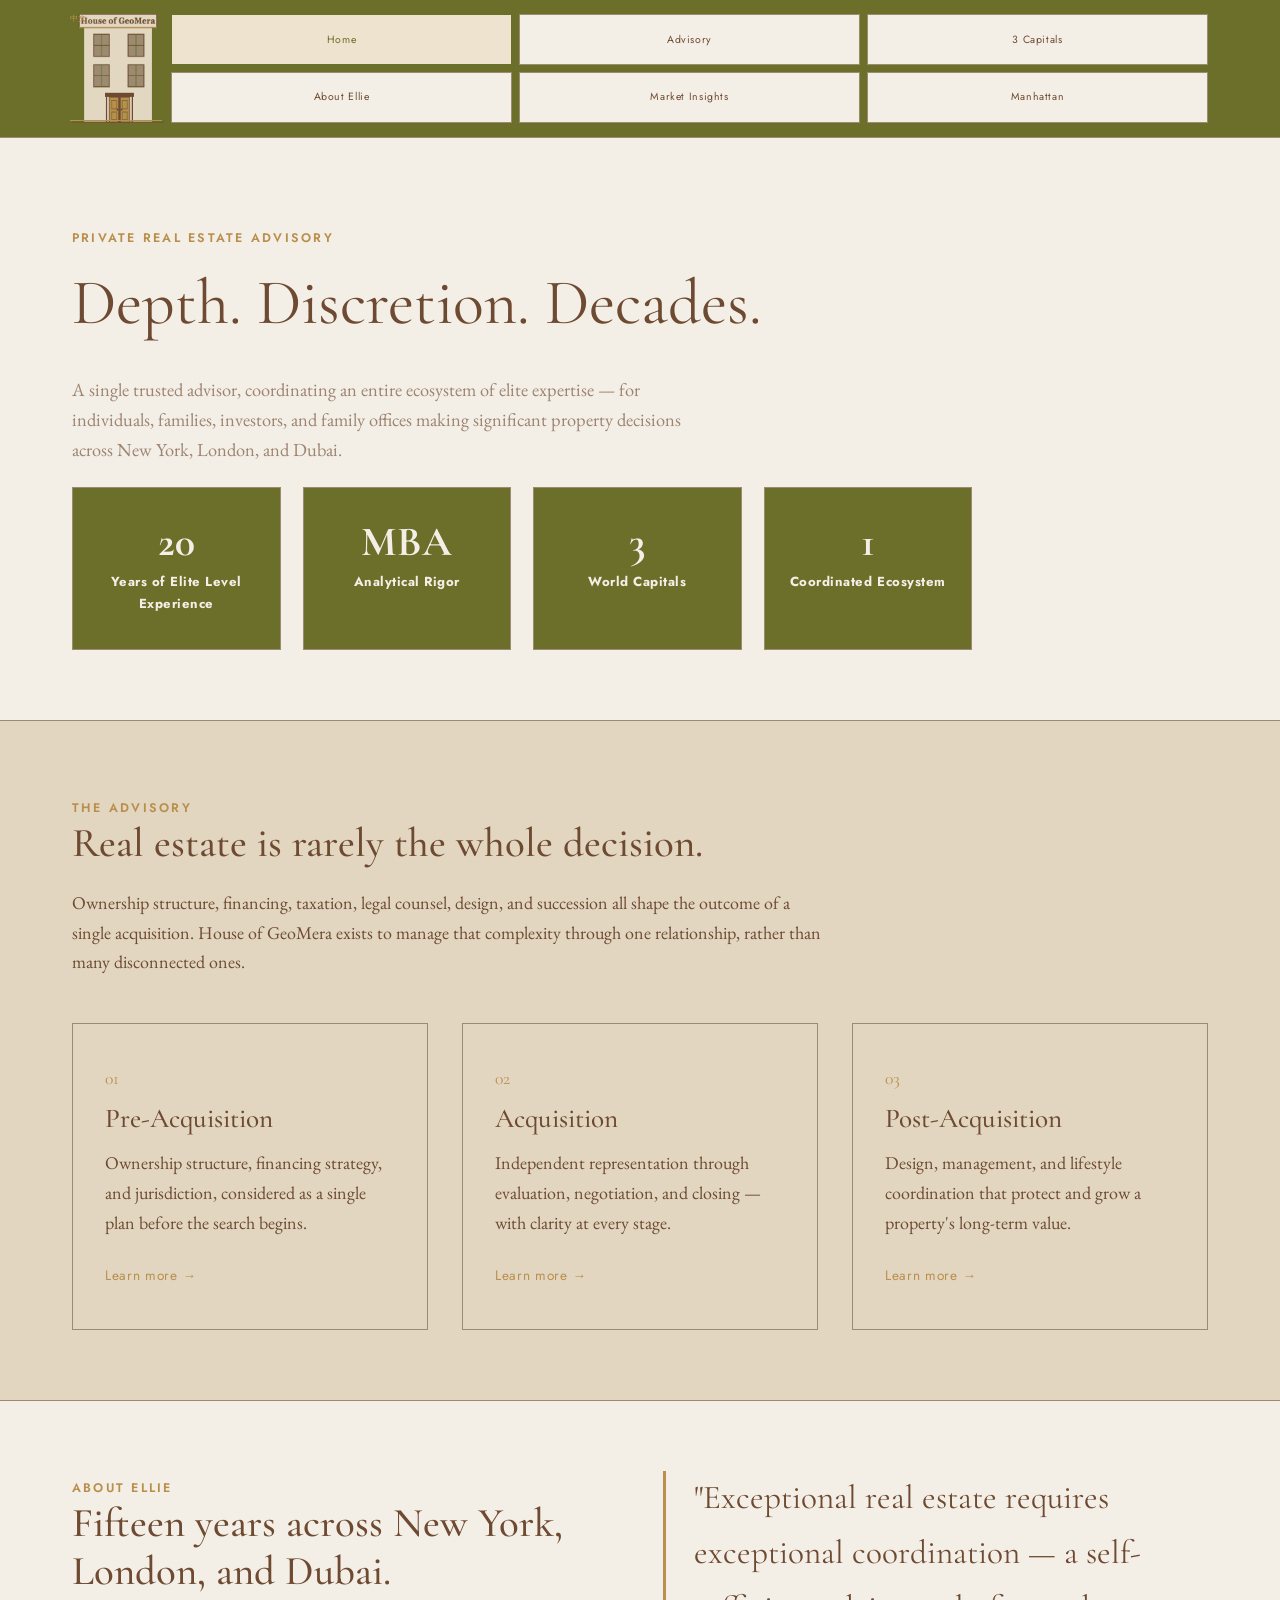
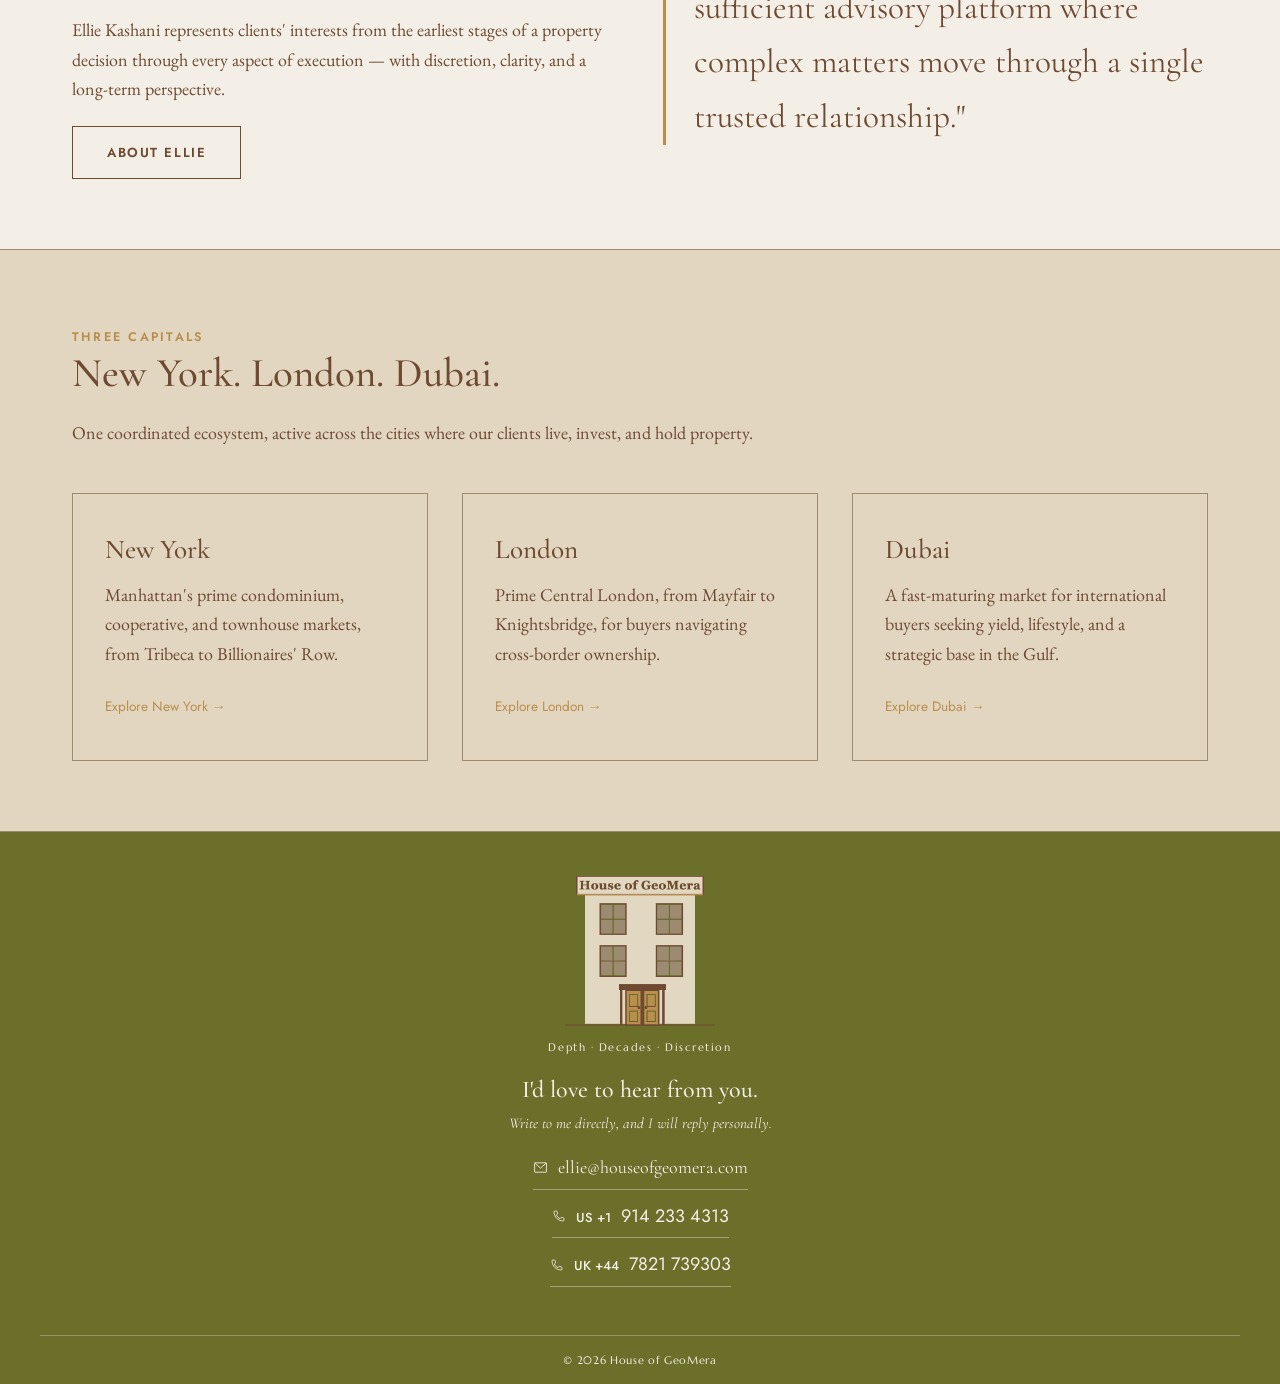
==== index.html @ b4f7820d "Stat boxes green with bold text; remove Begin a Conversation button" ====
<!DOCTYPE html>
<html lang="en">
<head>
<meta charset="UTF-8">
<meta name="viewport" content="width=device-width, initial-scale=1.0">
<title>House of GeoMera | Private Real Estate Advisory — New York, London, Dubai</title>
<meta name="description" content="House of GeoMera is a private real estate advisory for individuals, families, investors, and family offices, coordinating acquisition, financing, legal, design, and lifestyle expertise across New York, London, and Dubai.">
<link rel="canonical" href="https://www.houseofgeomera.com/">
<meta property="og:type" content="website">
<meta property="og:title" content="House of GeoMera | Private Real Estate Advisory">
<meta property="og:description" content="Depth. Discretion. Decades. A coordinated ecosystem of elite real estate expertise across New York, London, and Dubai.">
<meta property="og:url" content="https://www.houseofgeomera.com/">
<meta property="og:image" content="https://www.houseofgeomera.com/images/og-cover.jpg">
<meta name="twitter:card" content="summary_large_image">
<link rel="icon" type="image/png" sizes="32x32" href="images/favicon-32x32.png">
<link rel="icon" type="image/png" sizes="16x16" href="images/favicon-16x16.png">
<link rel="apple-touch-icon" sizes="180x180" href="images/apple-touch-icon.png">
<link rel="icon" href="images/favicon.ico">
<link rel="preconnect" href="https://fonts.googleapis.com">
<link rel="stylesheet" href="https://fonts.googleapis.com/css2?family=Cormorant+Garamond:wght@400;500;600&family=EB+Garamond:ital@0;1&family=Jost:wght@400;500;600&family=Marcellus&display=swap">
<link rel="stylesheet" href="css/style.css">
<script type="application/ld+json">
{
  "@context": "https://schema.org",
  "@type": "RealEstateAgent",
  "name": "House of GeoMera",
  "url": "https://www.houseofgeomera.com/",
  "description": "Private real estate advisory coordinating acquisition, financing, legal, design, and lifestyle expertise for individuals, families, investors, and family offices.",
  "areaServed": ["New York", "London", "Dubai"],
  "founder": { "@type": "Person", "name": "Ellie Kashani" },
  "sameAs": []
}
</script>
</head>
<body>

<header class="site-header">
  <div class="container">
    <div class="nav-grid">
      <div class="logo-cell">
        <a href="index.html" aria-label="House of GeoMera — Home">
          <img src="images/logo-house-of-geomera.png" alt="House of GeoMera">
        </a>
        <a href="zh.html" class="lang-tag">中文</a>
      </div>
      <a href="index.html" class="tab r1c2 current">Home</a>
      <a href="advisory.html" class="tab r1c3">Advisory</a>
      <div class="tab-cell r1c4">
        <a href="capitals.html" class="tab">3 Capitals</a>
        <div class="tab-dropdown">
          <a href="capitals.html#dubai">Dubai</a>
          <a href="capitals.html#london">London</a>
          <a href="capitals.html#new-york">New York</a>
        </div>
      </div>
      <a href="about.html" class="tab r2c2">About Ellie</a>
      <a href="market-insights.html" class="tab r2c3">Market Insights</a>
      <a href="manhattan-neighborhoods.html" class="tab r2c4">Manhattan</a>
    </div>
  </div>
</header>

<main>
  <section class="hero">
    <div class="container">
      <span class="eyebrow">Private Real Estate Advisory</span>
      <h1>Depth. Discretion. Decades.</h1>
      <p style="max-width:640px; font-size:1.15rem; color:var(--text-muted);">A single trusted advisor, coordinating an entire ecosystem of elite expertise — for individuals, families, investors, and family offices making significant property decisions across New York, London, and Dubai.</p>
      <div class="stat-row">
        <div class="stat-box"><div class="stat-num">20</div><div class="stat-label">Years of Elite&nbsp;Level Experience</div></div>
        <div class="stat-box"><div class="stat-num">MBA</div><div class="stat-label">Analytical Rigor</div></div>
        <div class="stat-box"><div class="stat-num">3</div><div class="stat-label">World Capitals</div></div>
        <div class="stat-box"><div class="stat-num">1</div><div class="stat-label">Coordinated Ecosystem</div></div>
      </div>
    </div>
  </section>

  <section class="section-alt">
    <div class="container">
      <div class="section-intro">
        <span class="eyebrow">The Advisory</span>
        <h2>Real estate is rarely the whole decision.</h2>
        <p>Ownership structure, financing, taxation, legal counsel, design, and succession all shape the outcome of a single acquisition. House of GeoMera exists to manage that complexity through one relationship, rather than many disconnected ones.</p>
      </div>
      <div class="grid-3">
        <div class="card">
          <span class="num">01</span>
          <h3>Pre-Acquisition</h3>
          <p>Ownership structure, financing strategy, and jurisdiction, considered as a single plan before the search begins.</p>
          <a href="advisory.html#pre-acquisition" style="color:var(--gold); font-family:var(--sans); font-size:0.85rem; letter-spacing:0.05em;">Learn more &rarr;</a>
        </div>
        <div class="card">
          <span class="num">02</span>
          <h3>Acquisition</h3>
          <p>Independent representation through evaluation, negotiation, and closing — with clarity at every stage.</p>
          <a href="advisory.html#acquisition" style="color:var(--gold); font-family:var(--sans); font-size:0.85rem; letter-spacing:0.05em;">Learn more &rarr;</a>
        </div>
        <div class="card">
          <span class="num">03</span>
          <h3>Post-Acquisition</h3>
          <p>Design, management, and lifestyle coordination that protect and grow a property's long-term value.</p>
          <a href="advisory.html#post-acquisition" style="color:var(--gold); font-family:var(--sans); font-size:0.85rem; letter-spacing:0.05em;">Learn more &rarr;</a>
        </div>
      </div>
    </div>
  </section>

  <section>
    <div class="container grid-2">
      <div>
        <span class="eyebrow">About Ellie</span>
        <h2>Fifteen years across New York, London, and Dubai.</h2>
        <p>Ellie Kashani represents clients' interests from the earliest stages of a property decision through every aspect of execution — with discretion, clarity, and a long-term perspective.</p>
        <a href="about.html" class="btn">About Ellie</a>
      </div>
      <blockquote class="pull-quote">
        "Exceptional real estate requires exceptional coordination — a self-sufficient advisory platform where complex matters move through a single trusted relationship."
      </blockquote>
    </div>
  </section>

  <section class="section-alt">
    <div class="container">
      <div class="section-intro">
        <span class="eyebrow">Three Capitals</span>
        <h2>New York. London. Dubai.</h2>
        <p>One coordinated ecosystem, active across the cities where our clients live, invest, and hold property.</p>
      </div>
      <div class="grid-3">
        <div class="card"><h3>New York</h3><p>Manhattan's prime condominium, cooperative, and townhouse markets, from Tribeca to Billionaires' Row.</p><a href="capitals.html#new-york" style="color:var(--gold); font-family:var(--sans); font-size:0.85rem;">Explore New York &rarr;</a></div>
        <div class="card"><h3>London</h3><p>Prime Central London, from Mayfair to Knightsbridge, for buyers navigating cross-border ownership.</p><a href="capitals.html#london" style="color:var(--gold); font-family:var(--sans); font-size:0.85rem;">Explore London &rarr;</a></div>
        <div class="card"><h3>Dubai</h3><p>A fast-maturing market for international buyers seeking yield, lifestyle, and a strategic base in the Gulf.</p><a href="capitals.html#dubai" style="color:var(--gold); font-family:var(--sans); font-size:0.85rem;">Explore Dubai &rarr;</a></div>
      </div>
    </div>
  </section>

  <footer class="hog-footer" id="contact">
    <div class="container hog-footer-inner">
      <div class="hog-footer-brand">
        <img src="images/logo-house-of-geomera.png" alt="House of GeoMera">
        <div class="hog-footer-tagline">Depth &middot; Decades &middot; Discretion</div>
      </div>
      <div class="hog-footer-divider"></div>
      <div class="hog-footer-contact">
        <h2>I'd love to hear from you.</h2>
        <p class="hog-footer-note">Write to me directly, and I will reply personally.</p>
        <a href="mailto:ellie@houseofgeomera.com" class="hog-contact-link">
          <svg width="15" height="15" viewBox="0 0 24 24" fill="none"><rect x="2.5" y="4.5" width="19" height="15" rx="0.5" stroke="#f4efe6" stroke-width="1.4"/><path d="M3.5 5.5L12 13L20.5 5.5" stroke="#f4efe6" stroke-width="1.4"/></svg>
          ellie@houseofgeomera.com
        </a>
        <a href="tel:+19142334313" class="hog-contact-link hog-phone">
          <svg width="14" height="14" viewBox="0 0 24 24" fill="none"><path d="M5 3.5C4 3.5 3.5 4 3.5 5C3.5 13.5 10.5 20.5 19 20.5C20 20.5 20.5 20 20.5 19V16.2C20.5 15.7 20.1 15.3 19.6 15.2L15.9 14.4C15.5 14.3 15.1 14.5 14.9 14.8L13.6 16.6C11 15.3 8.7 13 7.4 10.4L9.2 9.1C9.5 8.9 9.7 8.5 9.6 8.1L8.8 4.4C8.7 3.9 8.3 3.5 7.8 3.5H5Z" stroke="#f4efe6" stroke-width="1.4" stroke-linejoin="round"/></svg>
          <span><span class="hog-country">US +1</span>914 233 4313</span>
        </a>
        <a href="tel:+447821739303" class="hog-contact-link hog-phone">
          <svg width="14" height="14" viewBox="0 0 24 24" fill="none"><path d="M5 3.5C4 3.5 3.5 4 3.5 5C3.5 13.5 10.5 20.5 19 20.5C20 20.5 20.5 20 20.5 19V16.2C20.5 15.7 20.1 15.3 19.6 15.2L15.9 14.4C15.5 14.3 15.1 14.5 14.9 14.8L13.6 16.6C11 15.3 8.7 13 7.4 10.4L9.2 9.1C9.5 8.9 9.7 8.5 9.6 8.1L8.8 4.4C8.7 3.9 8.3 3.5 7.8 3.5H5Z" stroke="#f4efe6" stroke-width="1.4" stroke-linejoin="round"/></svg>
          <span><span class="hog-country">UK +44</span>7821 739303</span>
        </a>
      </div>
    </div>
    <div class="hog-footer-bottom container">&copy; 2026 House of GeoMera</div>
  </footer>
</main>

<script src="js/main.js"></script>
</body>
</html>
---- css/style.css ----
/* ==========================================================================
   Ellie's Connect — Brand Stylesheet
   ========================================================================== */

:root {
  /* House of GeoMera palette (logo-matched) */
  --linen: #f4efe6;
  --sand: #e2d6c1;
  --taupe: #9c8b70;
  --olive: #6b6f2a;
  --brown: #6e4a32;
  --brass: #b98f4e;

  /* Semantic aliases (kept so existing rules/inline styles need no rewrite) */
  --cream: var(--linen);
  --cream-light: var(--sand);
  --burgundy: var(--brown);
  --burgundy-dark: #5a3a28;
  --gold: var(--brass);
  --gold-light: var(--sand);
  --gold-logo: var(--brass);
  --text-dark: var(--brown);
  --text-muted: rgba(110, 74, 50, 0.65);
  --border: var(--taupe);
  --serif: 'Cormorant Garamond', 'Playfair Display', Georgia, 'Times New Roman', serif;
  --serif-body: 'EB Garamond', Georgia, 'Times New Roman', serif;
  --sans: 'Jost', 'Helvetica Neue', Arial, sans-serif;
  --max-width: 1200px;
}

* { box-sizing: border-box; }

html { scroll-behavior: smooth; }

body {
  margin: 0;
  background: var(--cream);
  color: var(--text-dark);
  font-family: var(--serif-body);
  font-size: 18px;
  line-height: 1.65;
  -webkit-font-smoothing: antialiased;
}

img { max-width: 100%; display: block; }

a { color: inherit; text-decoration: none; }

h1, h2, h3, h4 {
  font-family: var(--serif);
  font-weight: 500;
  color: var(--burgundy);
  line-height: 1.15;
  margin: 0 0 0.5em;
}

h1 { font-size: clamp(2.4rem, 5vw, 4rem); font-weight: 400; }
h2 { font-size: clamp(1.8rem, 3.2vw, 2.6rem); }
h3 { font-size: clamp(1.3rem, 2.2vw, 1.7rem); }

p { margin: 0 0 1.2em; }

.eyebrow {
  font-family: var(--sans);
  text-transform: uppercase;
  letter-spacing: 0.18em;
  font-size: 0.78rem;
  color: var(--gold);
  font-weight: 600;
}

.container {
  max-width: var(--max-width);
  margin: 0 auto;
  padding: 0 32px;
}

/* ---------- Header ---------- */
.site-header {
  border-bottom: 1px solid var(--border);
  background: var(--olive);
}

.header-inner {
  display: flex;
  align-items: center;
  justify-content: space-between;
  max-width: var(--max-width);
  margin: 0 auto;
  padding: 18px 32px;
  gap: 24px;
}

.logo {
  display: flex;
  align-items: center;
  gap: 12px;
  flex-shrink: 0;
}

.logo-mark {
  width: 52px;
  height: 52px;
  background: var(--burgundy);
  display: flex;
  align-items: center;
  justify-content: center;
  border-radius: 3px;
}

.logo-text {
  font-family: var(--serif);
  font-size: 1.15rem;
  color: var(--burgundy);
  line-height: 1.1;
}

.logo-text span { display: block; font-size: 0.95em; }

.header-logo-img { height: 58px; width: auto; display: block; }

nav.main-nav {
  display: flex;
  align-items: center;
  gap: 28px;
  font-family: var(--serif-body);
  font-size: 1.02rem;
}

nav.main-nav > ul {
  display: flex;
  list-style: none;
  gap: 26px;
  margin: 0;
  padding: 0;
  align-items: center;
}

nav.main-nav .has-dropdown { position: relative; }

nav.main-nav .dropdown {
  display: none;
  position: absolute;
  top: 100%;
  left: 0;
  background: var(--cream-light);
  border: 1px solid var(--border);
  min-width: 220px;
  padding: 10px 0;
  margin-top: 12px;
}

nav.main-nav .has-dropdown:hover .dropdown,
nav.main-nav .has-dropdown:focus-within .dropdown { display: block; }

nav.main-nav .dropdown a {
  display: block;
  padding: 9px 20px;
  font-size: 0.96rem;
}

nav.main-nav .dropdown a:hover { background: var(--cream); color: var(--gold); }

nav.main-nav a:hover, nav.main-nav .current { color: var(--burgundy); border-bottom: 1px solid var(--olive); }

.nav-lang { font-size: 0.9rem; color: var(--text-muted); }

.nav-toggle {
  display: none;
  background: none;
  border: 1px solid var(--border);
  padding: 8px 12px;
  font-family: var(--sans);
  cursor: pointer;
}

/* ---------- Buttons ---------- */
.btn {
  display: inline-block;
  font-family: var(--sans);
  text-transform: uppercase;
  letter-spacing: 0.12em;
  font-size: 0.82rem;
  font-weight: 600;
  padding: 15px 34px;
  border: 1px solid var(--burgundy);
  color: var(--burgundy);
  background: transparent;
  transition: background 0.2s, color 0.2s;
  cursor: pointer;
}

.btn:hover { background: var(--burgundy); color: var(--cream-light); }

.btn-solid { background: var(--burgundy); color: var(--cream-light); }
.btn-solid:hover { background: var(--burgundy-dark); }

/* ---------- Hero ---------- */
.hero {
  padding: 90px 0 70px;
}

.hero .eyebrow { margin-bottom: 18px; display: block; }

.hero h1 { max-width: 850px; margin-bottom: 34px; }

.hero-actions { margin-bottom: 56px; }

.stat-row {
  display: grid;
  grid-template-columns: repeat(4, 1fr);
  gap: 22px;
  max-width: 900px;
}

.stat-box {
  border: 1px solid var(--border);
  background: var(--olive);
  padding: 34px 18px;
  text-align: center;
}

.stat-num {
  font-family: var(--serif);
  font-size: 2.6rem;
  font-weight: 700;
  color: var(--linen);
  line-height: 1;
  margin-bottom: 8px;
}

.stat-label {
  font-family: var(--sans);
  font-weight: 700;
  font-size: 0.82rem;
  letter-spacing: 0.04em;
  color: var(--linen);
}

/* ---------- Sections ---------- */
section { padding: 70px 0; }

.section-alt { background: var(--cream-light); border-top: 1px solid var(--border); border-bottom: 1px solid var(--border); }

.section-intro { max-width: 760px; margin-bottom: 46px; }

.grid-3 {
  display: grid;
  grid-template-columns: repeat(3, 1fr);
  gap: 34px;
}

.grid-2 {
  display: grid;
  grid-template-columns: repeat(2, 1fr);
  gap: 46px;
  align-items: start;
}

.card {
  border: 1px solid var(--border);
  padding: 40px 32px;
  background: var(--cream-light);
}

.card h3 { margin-bottom: 14px; }

.card .num {
  font-family: var(--serif);
  color: var(--gold);
  font-size: 1.1rem;
  margin-bottom: 10px;
  display: block;
}

.pillar-list {
  list-style: none;
  padding: 0;
  margin: 0;
}

.pillar-list li {
  padding: 18px 0;
  border-bottom: 1px solid var(--border);
}

.pillar-list li:first-child { border-top: 1px solid var(--border); }

/* ---------- Quote / Pull ---------- */
.pull-quote {
  font-family: var(--serif);
  font-size: clamp(1.5rem, 2.6vw, 2.1rem);
  color: var(--burgundy);
  font-weight: 400;
  border-left: 3px solid var(--gold);
  padding-left: 28px;
  margin: 0;
}

/* ---------- Footer / Invitation ---------- */
.footer-invite {
  background: var(--burgundy);
  color: var(--cream-light);
  text-align: center;
  padding: 76px 0 0;
}

.footer-logo { margin-bottom: 34px; }

.footer-logo img {
  height: 96px;
  width: auto;
  margin: 0 auto;
}

.footer-invite .eyebrow { color: var(--gold-logo); display: block; margin-bottom: 18px; }

.footer-invite h2 {
  color: var(--cream-light);
  max-width: 620px;
  margin: 0 auto 18px;
}

.footer-invite .footer-note {
  font-family: var(--serif-body);
  font-size: 1.15rem;
  color: #d9cdb0;
  max-width: 440px;
  margin: 0 auto 40px;
}

.footer-contact-links {
  display: flex;
  justify-content: center;
  align-items: center;
  gap: 34px;
  flex-wrap: wrap;
  margin-bottom: 52px;
}

.footer-contact-links a {
  font-family: var(--serif);
  font-size: 1.25rem;
  color: var(--cream-light);
  border-bottom: 1px solid var(--gold-logo);
  padding-bottom: 3px;
  transition: color 0.2s;
}

.footer-contact-links a:hover { color: var(--gold-logo); }

.footer-contact-links .divider-dot { color: var(--gold-logo); }

.footer-bottom {
  border-top: 1px solid rgba(236, 178, 92, 0.28);
  padding: 24px 0;
  display: flex;
  justify-content: space-between;
  flex-wrap: wrap;
  gap: 10px;
  font-family: var(--sans);
  font-size: 0.78rem;
  letter-spacing: 0.05em;
}

.footer-bottom .cities { color: #b8a97e; }
.footer-bottom .copyright { color: #8a7a5e; }

/* ---------- Page header (interior pages) ---------- */
.page-hero {
  padding: 64px 0 50px;
  border-bottom: 1px solid var(--border);
}

.breadcrumb {
  font-family: var(--sans);
  font-size: 0.78rem;
  letter-spacing: 0.05em;
  color: var(--text-muted);
  margin-bottom: 22px;
  text-transform: uppercase;
}

.breadcrumb a { color: var(--gold); }

.about-portrait { border: 1px solid var(--border); padding: 10px; background: var(--cream-light); }
.about-portrait img { width: 100%; height: auto; aspect-ratio: 4 / 5; object-fit: cover; object-position: top; }

.prose { max-width: 780px; }
.prose h2 { margin-top: 1.6em; }
.prose h3 { margin-top: 1.3em; color: var(--text-dark); }
.prose ul { padding-left: 22px; }
.prose li { margin-bottom: 8px; }

table.data-table {
  width: 100%;
  border-collapse: collapse;
  margin: 24px 0;
  font-size: 0.95rem;
}

table.data-table th, table.data-table td {
  border: 1px solid var(--border);
  padding: 10px 14px;
  text-align: left;
}

table.data-table th {
  background: var(--cream-light);
  font-family: var(--sans);
  font-size: 0.8rem;
  letter-spacing: 0.04em;
  text-transform: uppercase;
  color: var(--burgundy);
}

.source-note {
  font-size: 0.85rem;
  color: var(--text-muted);
  border-top: 1px solid var(--border);
  padding-top: 18px;
  margin-top: 40px;
}

.city-tabs {
  display: flex;
  gap: 10px;
  margin-bottom: 40px;
  flex-wrap: wrap;
}

.city-tabs a {
  font-family: var(--sans);
  font-size: 0.82rem;
  letter-spacing: 0.06em;
  text-transform: uppercase;
  padding: 10px 20px;
  border: 1px solid var(--border);
}

.city-tabs a.active, .city-tabs a:hover { background: var(--burgundy); color: var(--cream-light); border-color: var(--burgundy); }

.city-block { padding: 30px 0 10px; border-top: 1px solid var(--border); margin-top: 10px; }
.city-block:first-of-type { border-top: none; margin-top: 0; }

.neigh-block { padding: 26px 0; border-bottom: 1px solid var(--border); }
.neigh-block:last-child { border-bottom: none; }

/* ---------- House of GeoMera — Navigation (locked, do not restructure) ---------- */
.nav-grid {
  display: grid;
  grid-template-columns: 92px repeat(3, 1fr);
  grid-template-rows: repeat(2, 1fr);
  gap: 7px;
  align-items: stretch;
  padding: 14px 0;
}

.logo-cell { grid-row: 1 / 3; grid-column: 1; position: relative; }

.logo-cell a { display: block; width: 100%; height: 100%; }

.logo-cell svg, .logo-cell img { display: block; width: 100%; height: 100%; object-fit: fill; }

.logo-cell .lang-tag {
  position: absolute;
  bottom: 2px;
  right: 2px;
  font-size: 8px;
  color: var(--brass);
  border-bottom: 1px solid var(--brass);
  text-decoration: none;
}

.nav-grid .tab {
  border: 1px solid var(--taupe);
  background: var(--linen);
  display: flex;
  align-items: center;
  justify-content: center;
  text-align: center;
  font-family: var(--sans);
  font-size: 10.5px;
  letter-spacing: 0.06em;
  color: var(--brown);
  padding: 8px 6px;
  text-decoration: none;
  transition: border-color 0.15s, background 0.15s, color 0.15s;
}

.nav-grid .tab:hover, .nav-grid .tab.current {
  border-color: var(--olive);
  background: #ede3ce;
  color: var(--olive);
}

.nav-grid .tab-cell { position: relative; }
.nav-grid .tab-cell .tab { width: 100%; height: 100%; }

.tab-dropdown {
  display: none;
  flex-direction: column;
  position: absolute;
  top: 100%;
  left: 0;
  right: 0;
  background: var(--linen);
  border: 1px solid var(--taupe);
  border-top: none;
  z-index: 50;
}

.tab-cell:hover .tab-dropdown,
.tab-cell:focus-within .tab-dropdown { display: flex; }

.tab-dropdown a {
  padding: 8px 10px;
  font-family: var(--sans);
  font-size: 10.5px;
  letter-spacing: 0.06em;
  color: var(--brown);
  text-decoration: none;
  border-top: 1px solid var(--border);
  text-align: center;
}

.tab-dropdown a:first-child { border-top: none; }
.tab-dropdown a:hover { background: #ede3ce; color: var(--olive); }

.nav-grid .r1c2 { grid-row: 1; grid-column: 2; }
.nav-grid .r1c3 { grid-row: 1; grid-column: 3; }
.nav-grid .r1c4 { grid-row: 1; grid-column: 4; }
.nav-grid .r2c2 { grid-row: 2; grid-column: 2; }
.nav-grid .r2c3 { grid-row: 2; grid-column: 3; }
.nav-grid .r2c4 { grid-row: 2; grid-column: 4; }

/* ---------- House of GeoMera — Footer (locked) ---------- */
.hog-footer { background: var(--olive); }

.hog-footer-inner {
  display: flex;
  flex-direction: column;
  align-items: center;
  text-align: center;
  gap: 20px;
  padding: 44px 32px 36px;
}

.hog-footer-brand { flex: none; }

.hog-footer-brand svg, .hog-footer-brand img { display: block; width: 150px; height: 150px; object-fit: fill; margin: 0 auto; }

.hog-footer-tagline {
  margin-top: 12px;
  font-family: 'Marcellus', serif;
  font-size: 11px;
  letter-spacing: 0.14em;
  color: var(--linen);
  text-align: center;
}

.hog-footer-divider { display: none; }

.hog-footer-contact { flex: none; padding-top: 0; color: var(--linen); display: flex; flex-direction: column; align-items: center; }

.hog-footer-contact h2 {
  font-family: var(--serif);
  font-size: 24px;
  font-weight: 500;
  margin-bottom: 8px;
  color: var(--linen);
}

.hog-footer-note {
  font-family: var(--serif);
  font-style: italic;
  font-size: 15px;
  color: var(--linen);
  margin-bottom: 18px;
  max-width: 400px;
  line-height: 1.55;
}

.hog-contact-link {
  display: flex;
  align-items: center;
  justify-content: center;
  gap: 10px;
  text-decoration: none;
  color: var(--linen);
  font-family: var(--serif);
  font-size: 18px;
  margin-bottom: 12px;
  margin-left: auto;
  margin-right: auto;
  border-bottom: 1px solid rgba(244, 239, 230, 0.4);
  padding-bottom: 6px;
  width: fit-content;
}

.hog-contact-link svg { flex-shrink: 0; }

.hog-phone { font-family: var(--sans); }

.hog-country {
  font-family: var(--sans);
  font-weight: 500;
  color: var(--linen);
  font-size: 13px;
  margin-right: 10px;
}

.hog-footer-bottom {
  border-top: 1px solid rgba(244, 239, 230, 0.3);
  padding: 15px 32px;
  text-align: center;
  font-family: 'Marcellus', serif;
  font-size: 11px;
  letter-spacing: 0.06em;
  color: var(--linen);
}

@media (max-width: 700px) {
  .nav-grid { grid-template-columns: 64px repeat(3, 1fr); gap: 4px; }
  .nav-grid .tab { font-size: 9px; padding: 6px 3px; letter-spacing: 0.03em; }
  .hog-footer-inner { flex-direction: column; align-items: center; text-align: center; gap: 20px; }
  .hog-footer-divider { display: none; }
  .hog-contact-link { margin-left: auto; margin-right: auto; }
}

/* ---------- Responsive ---------- */
@media (max-width: 900px) {
  .grid-3 { grid-template-columns: 1fr; }
  .grid-2 { grid-template-columns: 1fr; }
  .stat-row { grid-template-columns: repeat(2, 1fr); }
}

@media (max-width: 760px) {
  nav.main-nav { display: none; }
  .nav-toggle { display: block; }
  .header-inner { flex-wrap: wrap; }
  nav.main-nav.open {
    display: flex;
    flex-direction: column;
    align-items: flex-start;
    width: 100%;
    order: 3;
    padding-top: 20px;
    gap: 4px;
  }
  nav.main-nav.open > ul { flex-direction: column; align-items: flex-start; gap: 4px; width: 100%; }
  nav.main-nav .dropdown { position: static; display: block; margin-top: 4px; border: none; padding-left: 14px; }
  .footer-invite { padding-top: 60px; }
  .footer-contact-links { flex-direction: column; gap: 18px; }
}
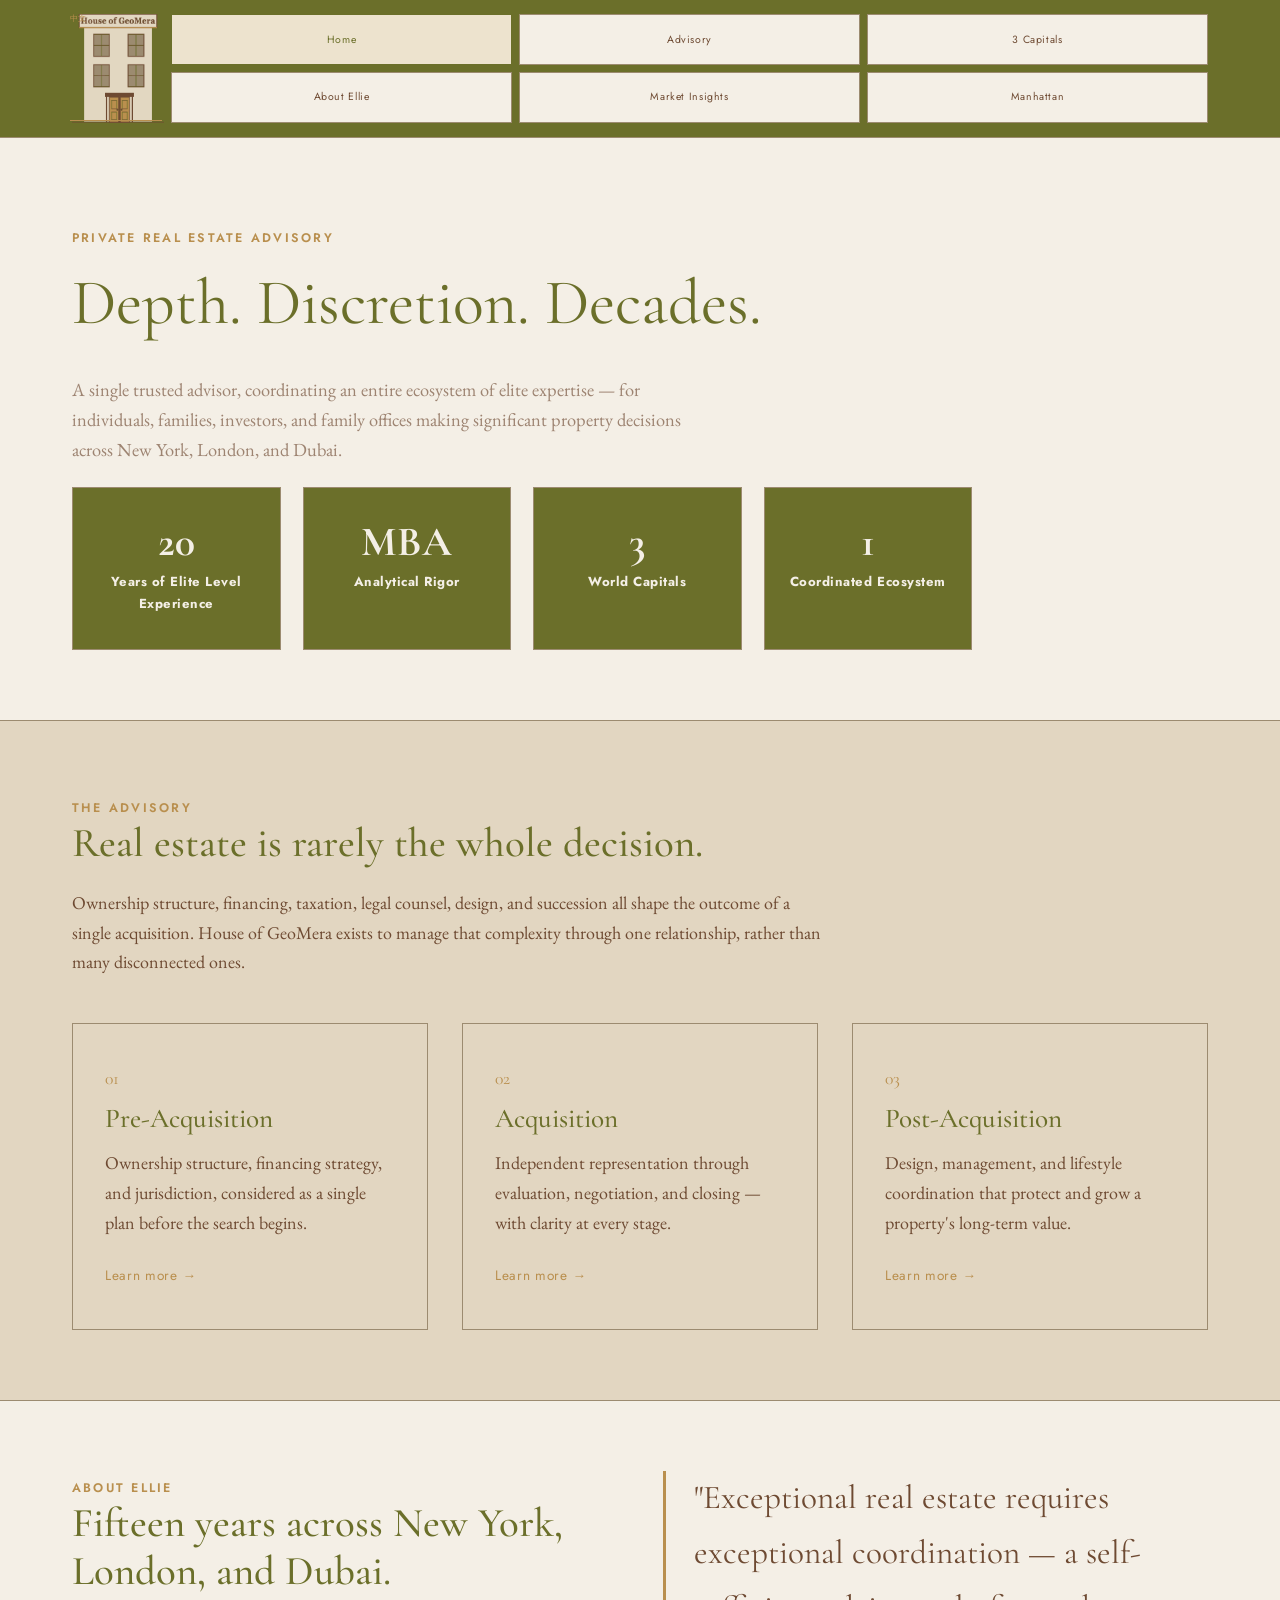
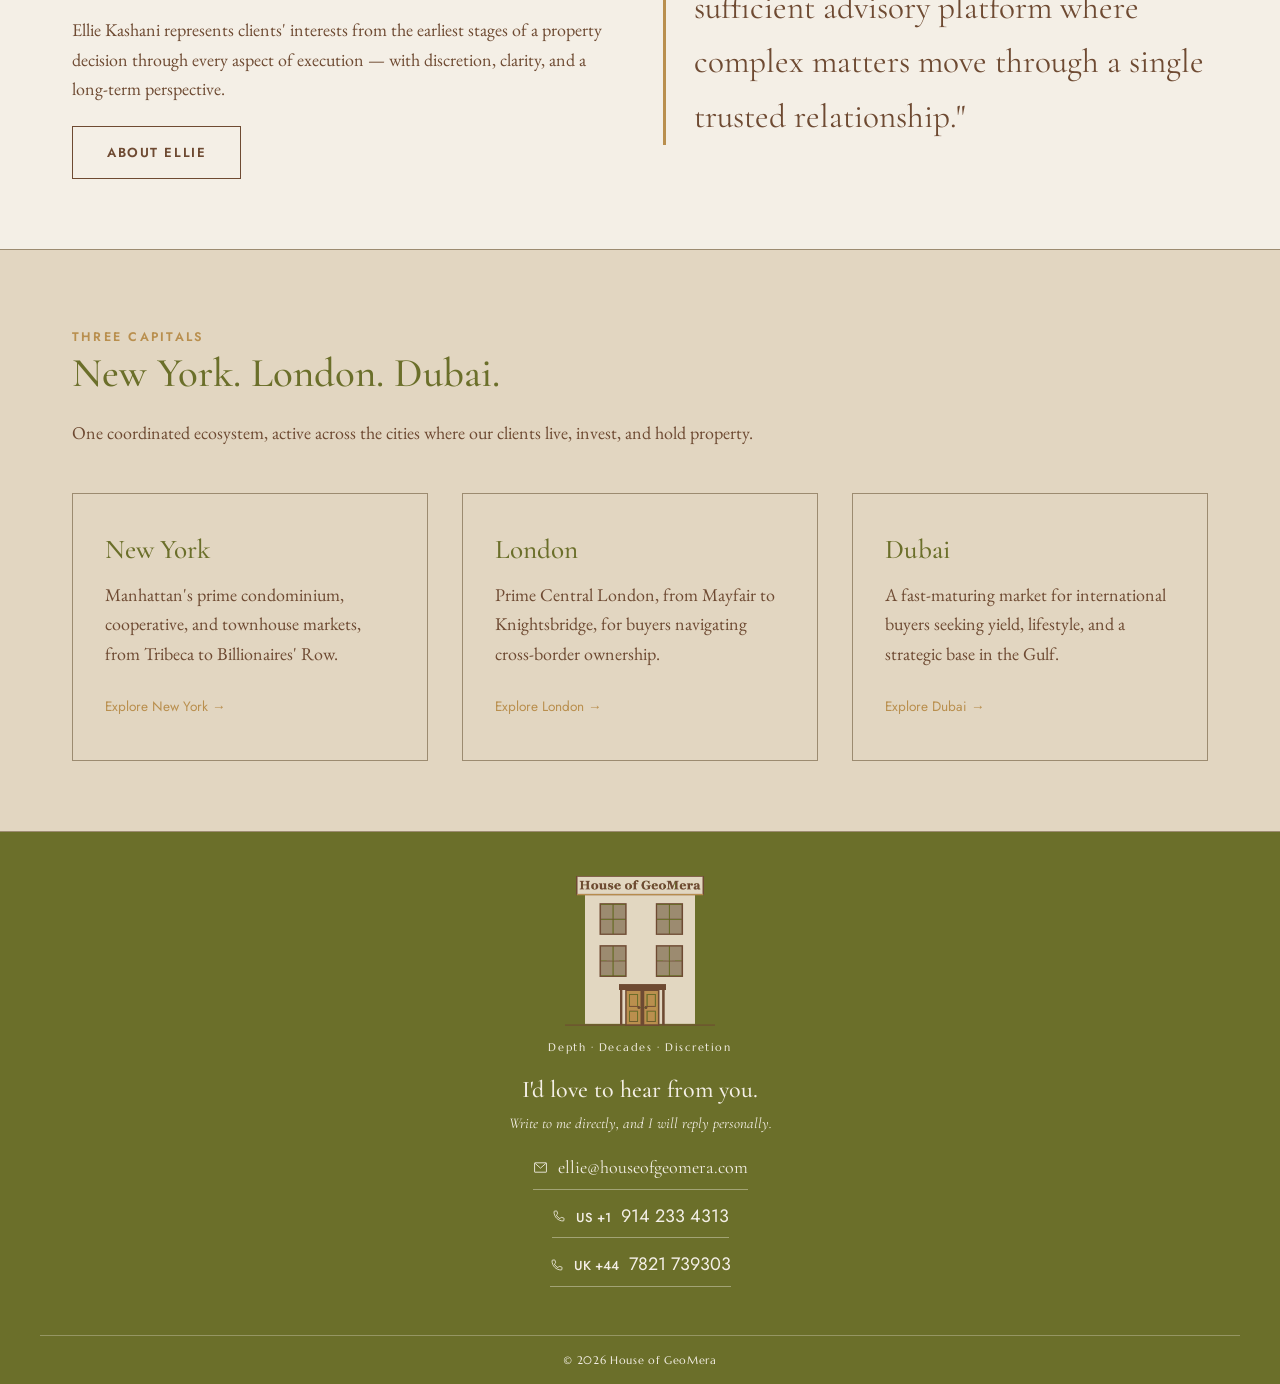
==== commit 19607aaf: "Split Capitals into dedicated Dubai, London, New York pages; remove capitals.html" ====
--- a/index.html
+++ b/index.html
@@ -46,11 +46,11 @@
       <a href="index.html" class="tab r1c2 current">Home</a>
       <a href="advisory.html" class="tab r1c3">Advisory</a>
       <div class="tab-cell r1c4">
-        <a href="capitals.html" class="tab">3 Capitals</a>
+        <span class="tab">3 Capitals</span>
         <div class="tab-dropdown">
-          <a href="capitals.html#dubai">Dubai</a>
-          <a href="capitals.html#london">London</a>
-          <a href="capitals.html#new-york">New York</a>
+          <a href="dubai.html">Dubai</a>
+          <a href="london.html">London</a>
+          <a href="new-york.html">New York</a>
         </div>
       </div>
       <a href="about.html" class="tab r2c2">About Ellie</a>
@@ -127,9 +127,9 @@
         <p>One coordinated ecosystem, active across the cities where our clients live, invest, and hold property.</p>
       </div>
       <div class="grid-3">
-        <div class="card"><h3>New York</h3><p>Manhattan's prime condominium, cooperative, and townhouse markets, from Tribeca to Billionaires' Row.</p><a href="capitals.html#new-york" style="color:var(--gold); font-family:var(--sans); font-size:0.85rem;">Explore New York &rarr;</a></div>
-        <div class="card"><h3>London</h3><p>Prime Central London, from Mayfair to Knightsbridge, for buyers navigating cross-border ownership.</p><a href="capitals.html#london" style="color:var(--gold); font-family:var(--sans); font-size:0.85rem;">Explore London &rarr;</a></div>
-        <div class="card"><h3>Dubai</h3><p>A fast-maturing market for international buyers seeking yield, lifestyle, and a strategic base in the Gulf.</p><a href="capitals.html#dubai" style="color:var(--gold); font-family:var(--sans); font-size:0.85rem;">Explore Dubai &rarr;</a></div>
+        <div class="card"><h3>New York</h3><p>Manhattan's prime condominium, cooperative, and townhouse markets, from Tribeca to Billionaires' Row.</p><a href="new-york.html" style="color:var(--gold); font-family:var(--sans); font-size:0.85rem;">Explore New York &rarr;</a></div>
+        <div class="card"><h3>London</h3><p>Prime Central London, from Mayfair to Knightsbridge, for buyers navigating cross-border ownership.</p><a href="london.html" style="color:var(--gold); font-family:var(--sans); font-size:0.85rem;">Explore London &rarr;</a></div>
+        <div class="card"><h3>Dubai</h3><p>A fast-maturing market for international buyers seeking yield, lifestyle, and a strategic base in the Gulf.</p><a href="dubai.html" style="color:var(--gold); font-family:var(--sans); font-size:0.85rem;">Explore Dubai &rarr;</a></div>
       </div>
     </div>
   </section>
--- a/css/style.css
+++ b/css/style.css
@@ -49,7 +49,7 @@
 h1, h2, h3, h4 {
   font-family: var(--serif);
   font-weight: 500;
-  color: var(--burgundy);
+  color: var(--olive);
   line-height: 1.15;
   margin: 0 0 0.5em;
 }
@@ -388,7 +388,7 @@
 
 .prose { max-width: 780px; }
 .prose h2 { margin-top: 1.6em; }
-.prose h3 { margin-top: 1.3em; color: var(--text-dark); }
+.prose h3 { margin-top: 1.3em; color: var(--olive); }
 .prose ul { padding-left: 22px; }
 .prose li { margin-bottom: 8px; }
 
@@ -526,6 +526,7 @@
 
 .tab-dropdown a:first-child { border-top: none; }
 .tab-dropdown a:hover { background: #ede3ce; color: var(--olive); }
+.tab-dropdown a.current { color: var(--olive); font-weight: 600; }
 
 .nav-grid .r1c2 { grid-row: 1; grid-column: 2; }
 .nav-grid .r1c3 { grid-row: 1; grid-column: 3; }
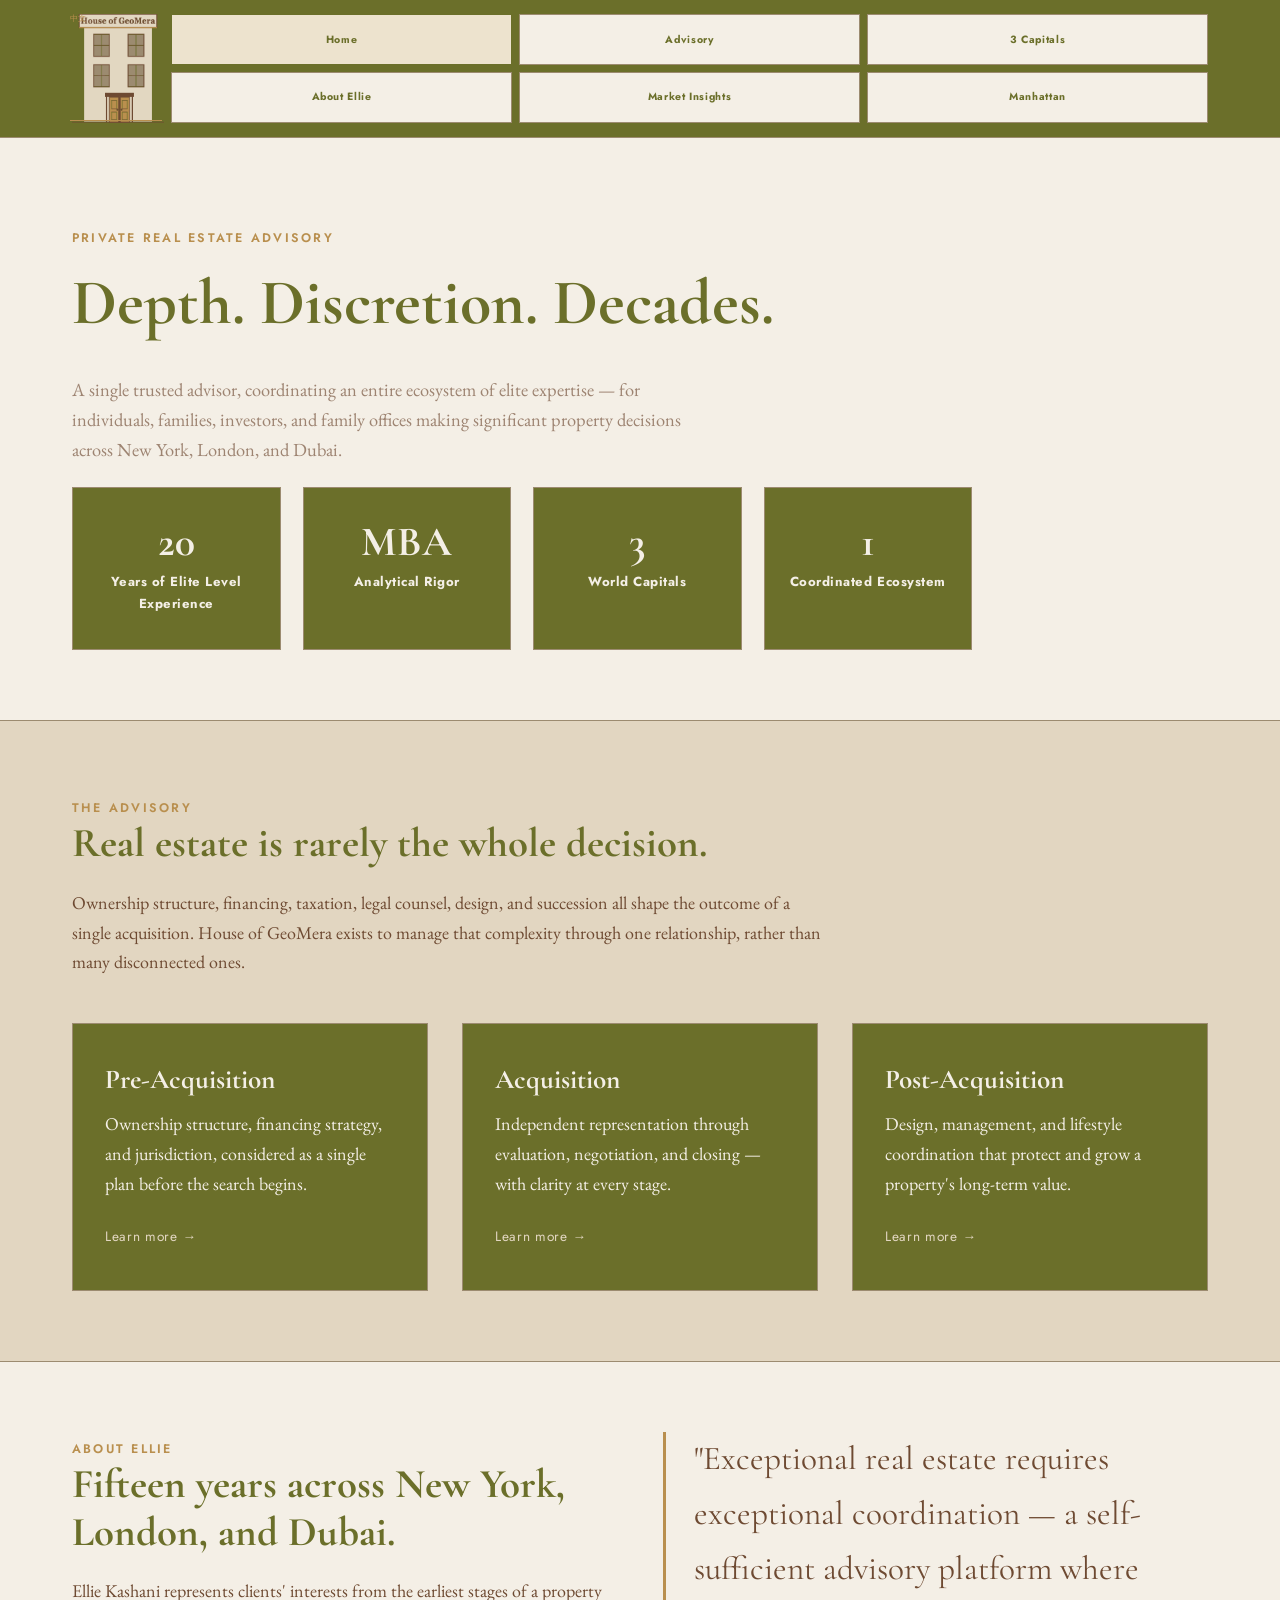
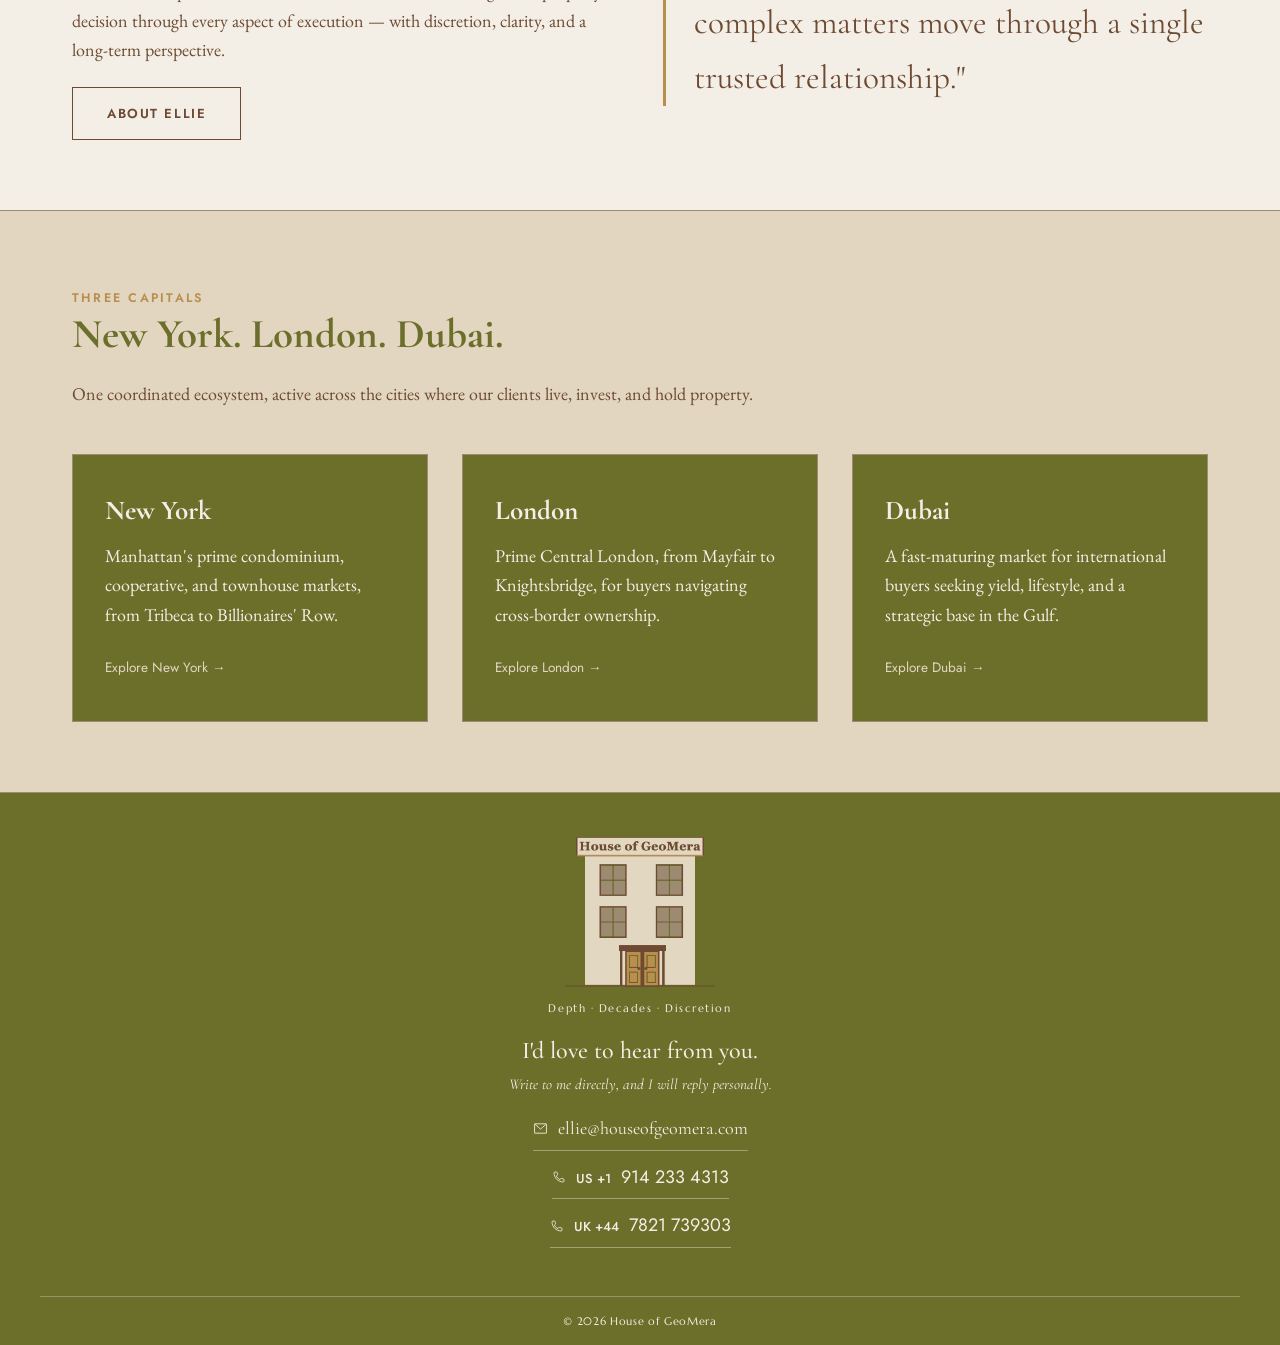
==== commit 853500b4: "Advisory page: compact hero, new headline, remove stage numbers; remove card numbers on homepage" ====
--- a/index.html
+++ b/index.html
@@ -84,19 +84,16 @@
       </div>
       <div class="grid-3">
         <div class="card">
-          <span class="num">01</span>
           <h3>Pre-Acquisition</h3>
           <p>Ownership structure, financing strategy, and jurisdiction, considered as a single plan before the search begins.</p>
           <a href="advisory.html#pre-acquisition" style="color:var(--gold); font-family:var(--sans); font-size:0.85rem; letter-spacing:0.05em;">Learn more &rarr;</a>
         </div>
         <div class="card">
-          <span class="num">02</span>
           <h3>Acquisition</h3>
           <p>Independent representation through evaluation, negotiation, and closing — with clarity at every stage.</p>
           <a href="advisory.html#acquisition" style="color:var(--gold); font-family:var(--sans); font-size:0.85rem; letter-spacing:0.05em;">Learn more &rarr;</a>
         </div>
         <div class="card">
-          <span class="num">03</span>
           <h3>Post-Acquisition</h3>
           <p>Design, management, and lifestyle coordination that protect and grow a property's long-term value.</p>
           <a href="advisory.html#post-acquisition" style="color:var(--gold); font-family:var(--sans); font-size:0.85rem; letter-spacing:0.05em;">Learn more &rarr;</a>
--- a/css/style.css
+++ b/css/style.css
@@ -48,13 +48,13 @@
 
 h1, h2, h3, h4 {
   font-family: var(--serif);
-  font-weight: 500;
+  font-weight: 700;
   color: var(--olive);
   line-height: 1.15;
   margin: 0 0 0.5em;
 }
 
-h1 { font-size: clamp(2.4rem, 5vw, 4rem); font-weight: 400; }
+h1 { font-size: clamp(2.4rem, 5vw, 4rem); font-weight: 700; }
 h2 { font-size: clamp(1.8rem, 3.2vw, 2.6rem); }
 h3 { font-size: clamp(1.3rem, 2.2vw, 1.7rem); }
 
@@ -260,14 +260,18 @@
 .card {
   border: 1px solid var(--border);
   padding: 40px 32px;
-  background: var(--cream-light);
-}
-
-.card h3 { margin-bottom: 14px; }
+  background: var(--olive);
+}
+
+.card h3 { margin-bottom: 14px; color: var(--linen); }
+
+.card p { color: var(--linen); }
+
+.card a { color: var(--sand) !important; }
 
 .card .num {
   font-family: var(--serif);
-  color: var(--gold);
+  color: var(--sand);
   font-size: 1.1rem;
   margin-bottom: 10px;
   display: block;
@@ -383,7 +387,13 @@
 
 .breadcrumb a { color: var(--gold); }
 
-.about-portrait { border: 1px solid var(--border); padding: 10px; background: var(--cream-light); }
+.city-hero { max-width: 640px; margin: 0 auto; text-align: center; }
+.city-hero h1 { font-weight: 700; color: var(--olive); margin-bottom: 0.2em; }
+.city-hero-sub { font-family: var(--serif); font-weight: 700; color: var(--olive); font-size: 1.3rem; margin: 0 auto; }
+
+.page-hero-compact { padding: 40px 0 34px; min-height: 150px; display: flex; align-items: center; justify-content: center; }
+
+.about-portrait { border: 1px solid var(--olive); padding: 10px; background: var(--olive); }
 .about-portrait img { width: 100%; height: auto; aspect-ratio: 4 / 5; object-fit: cover; object-position: top; }
 
 .prose { max-width: 780px; }
@@ -480,9 +490,10 @@
   justify-content: center;
   text-align: center;
   font-family: var(--sans);
+  font-weight: 700;
   font-size: 10.5px;
   letter-spacing: 0.06em;
-  color: var(--brown);
+  color: var(--olive);
   padding: 8px 6px;
   text-decoration: none;
   transition: border-color 0.15s, background 0.15s, color 0.15s;
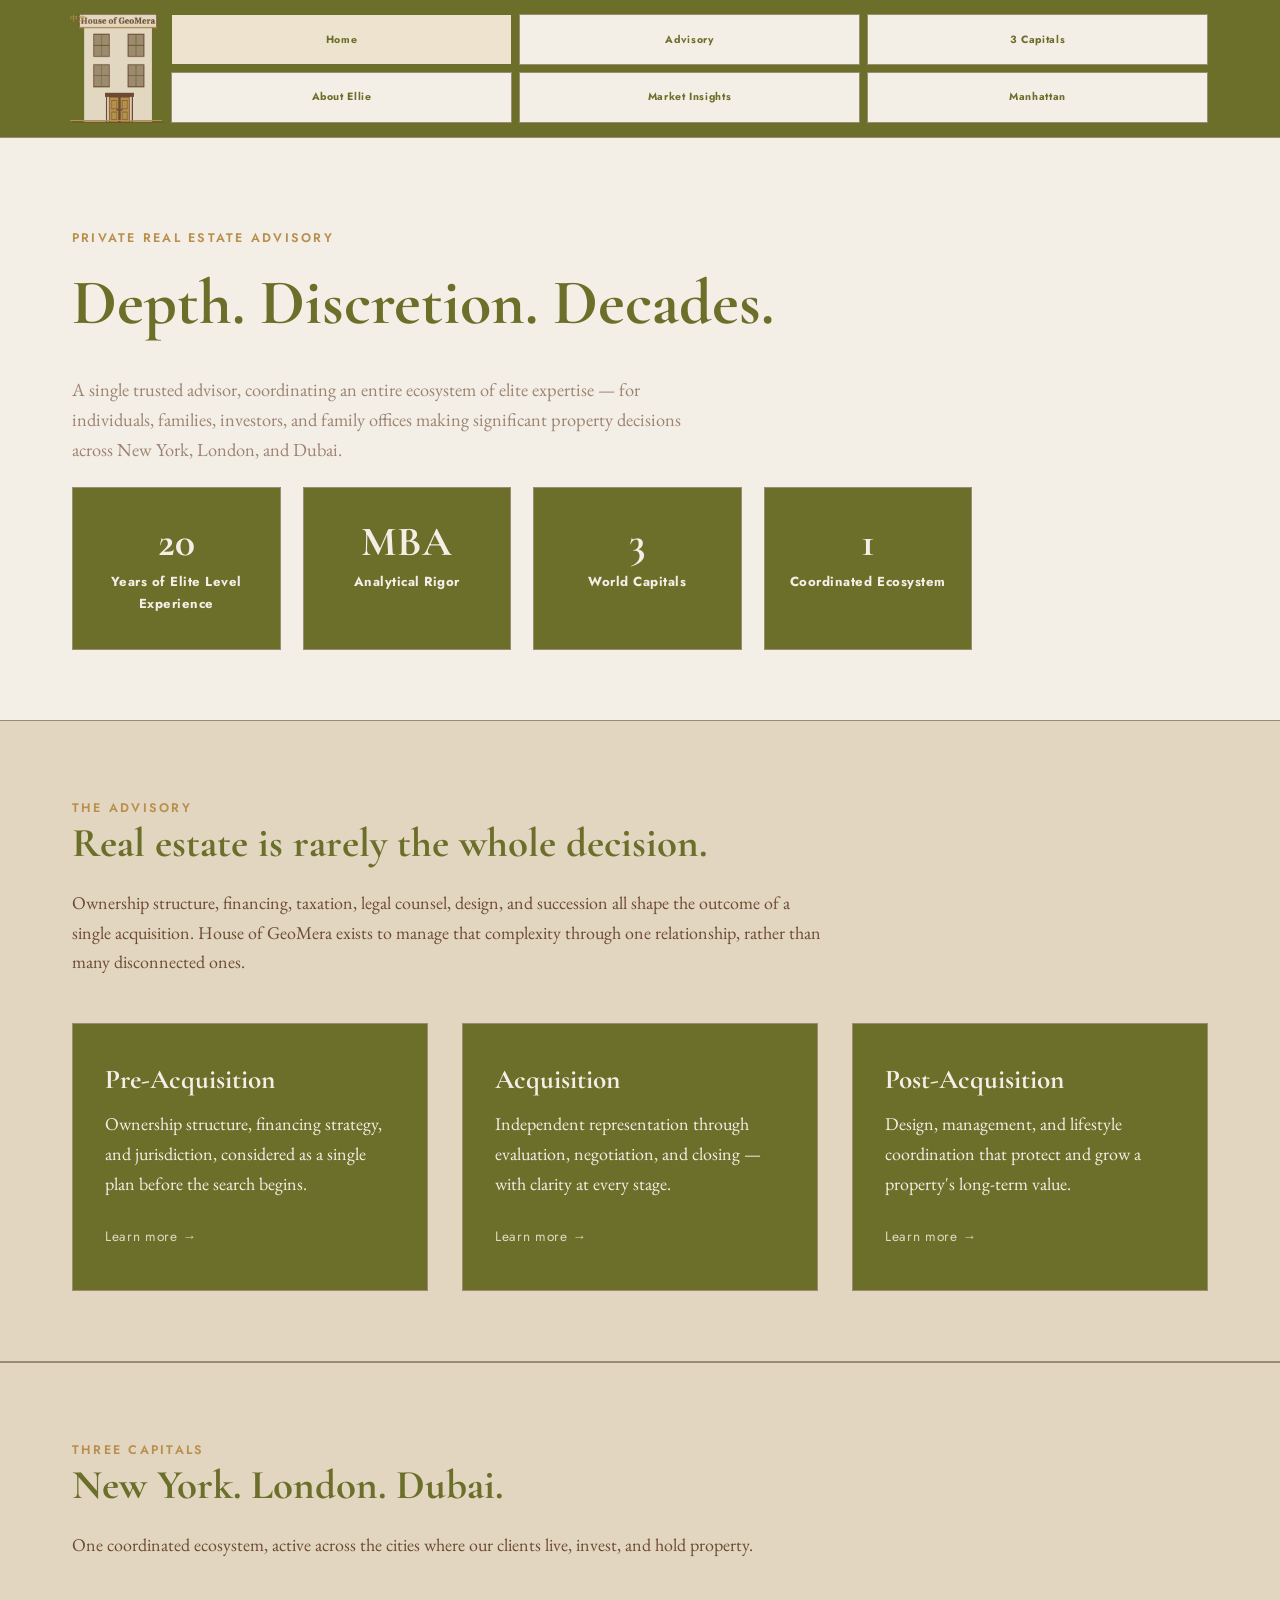
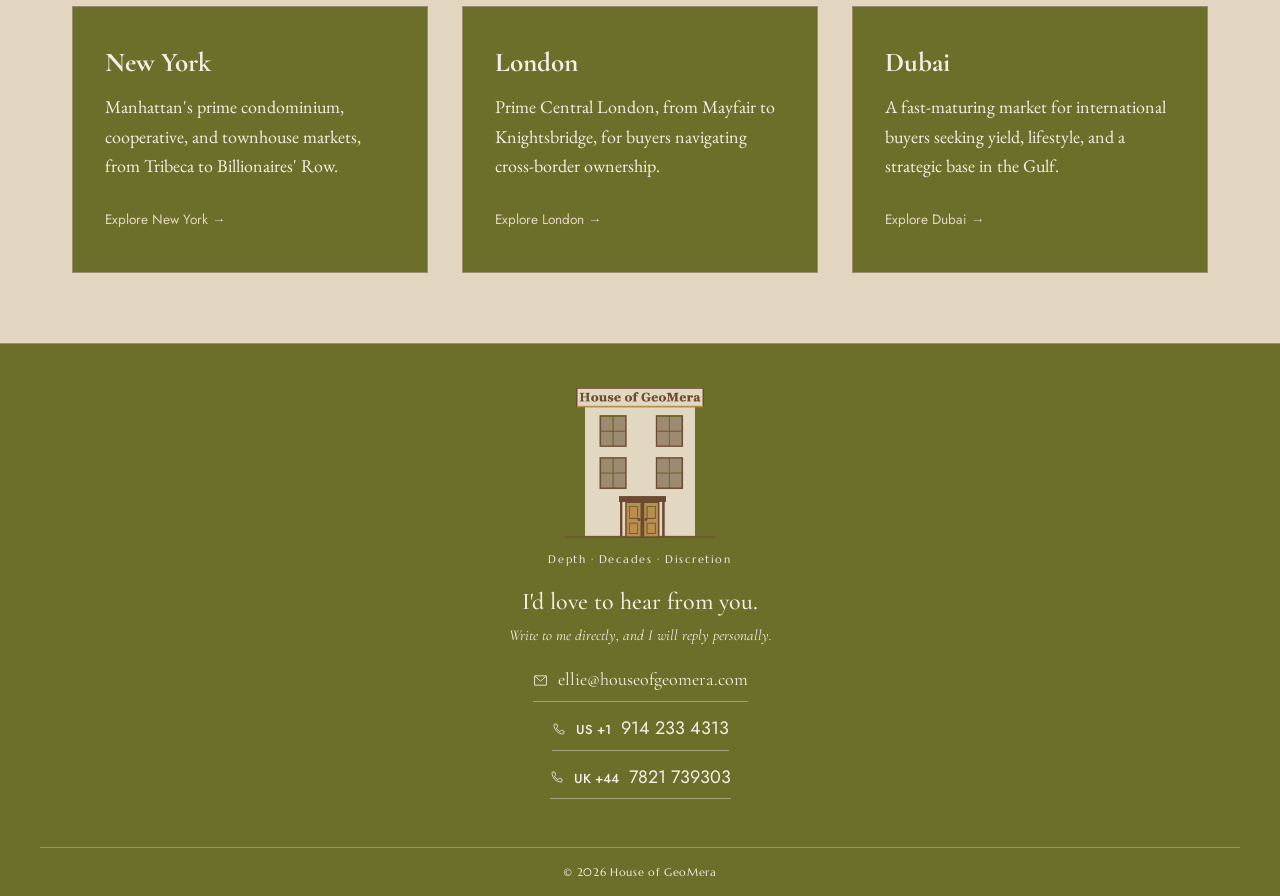
==== commit 8431a03b: "Remove About Ellie / pull-quote section from homepage" ====
--- a/index.html
+++ b/index.html
@@ -102,20 +102,6 @@
     </div>
   </section>
 
-  <section>
-    <div class="container grid-2">
-      <div>
-        <span class="eyebrow">About Ellie</span>
-        <h2>Fifteen years across New York, London, and Dubai.</h2>
-        <p>Ellie Kashani represents clients' interests from the earliest stages of a property decision through every aspect of execution — with discretion, clarity, and a long-term perspective.</p>
-        <a href="about.html" class="btn">About Ellie</a>
-      </div>
-      <blockquote class="pull-quote">
-        "Exceptional real estate requires exceptional coordination — a self-sufficient advisory platform where complex matters move through a single trusted relationship."
-      </blockquote>
-    </div>
-  </section>
-
   <section class="section-alt">
     <div class="container">
       <div class="section-intro">
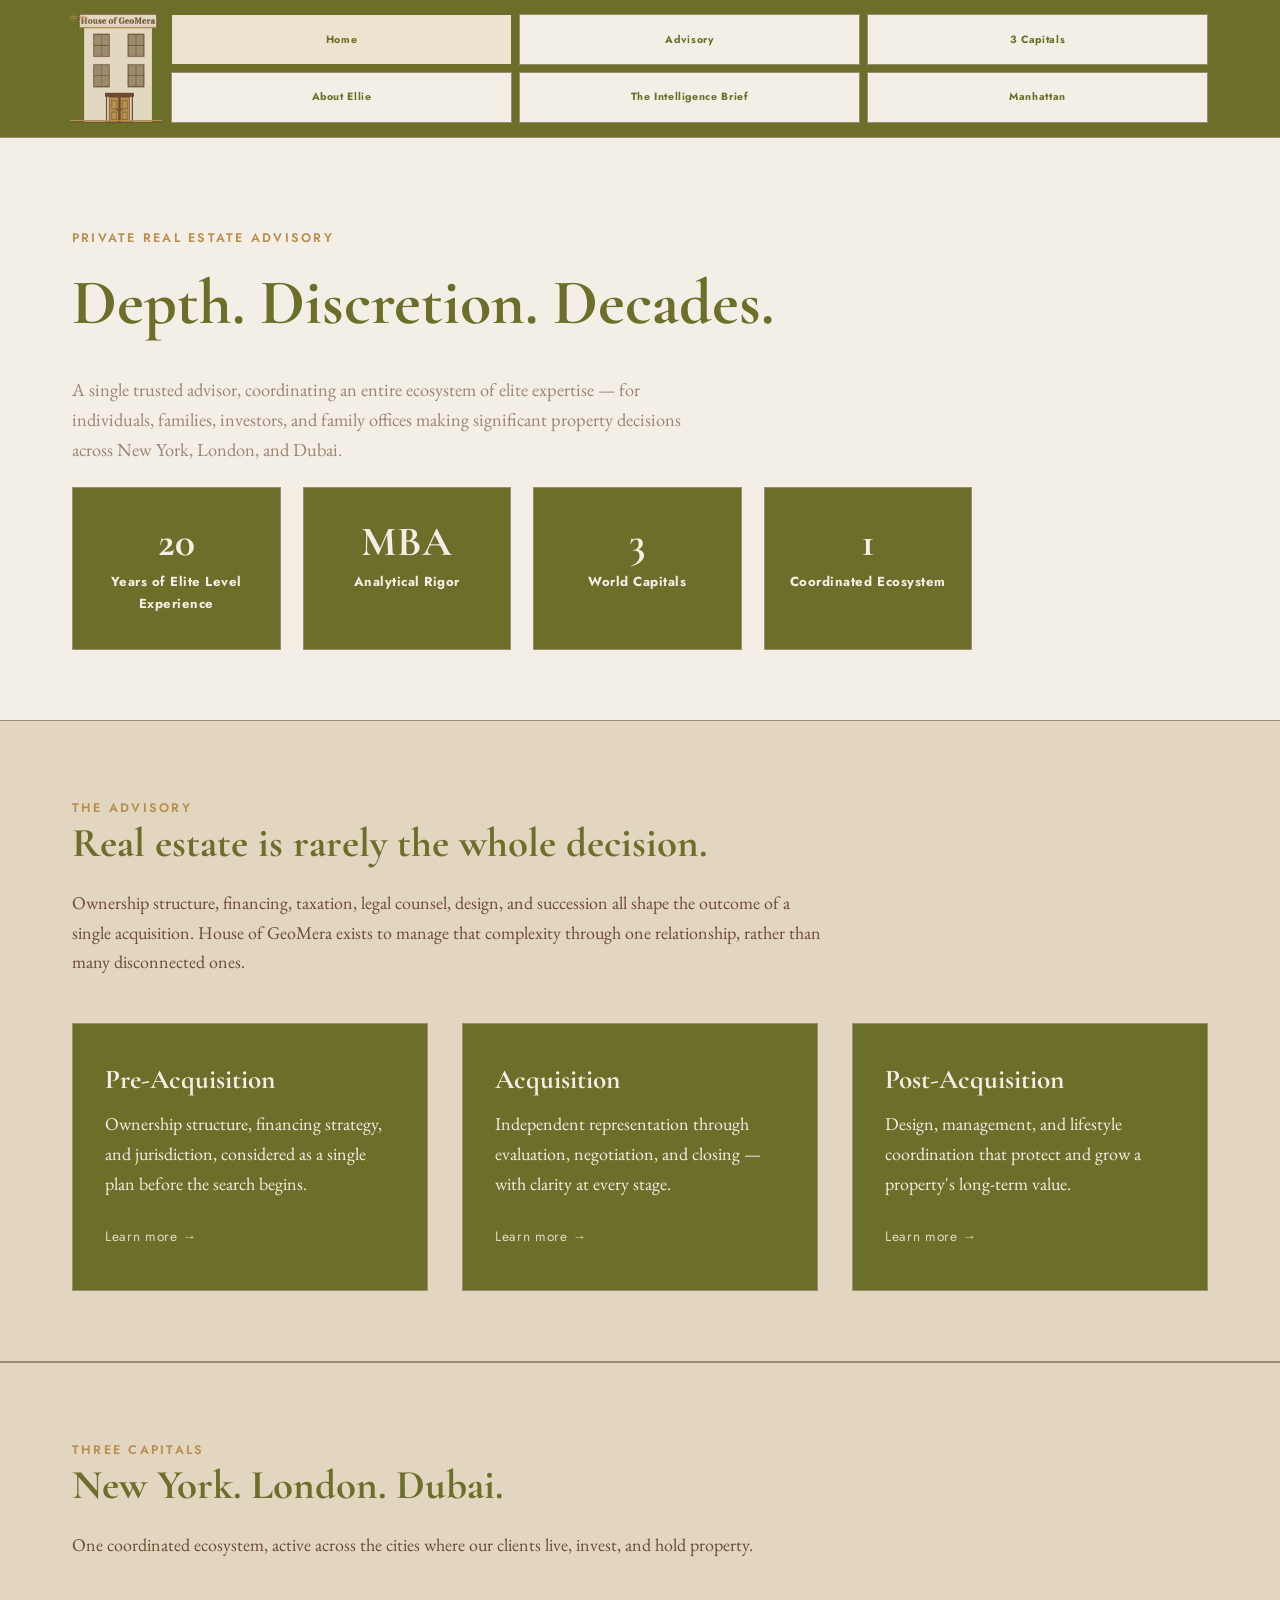
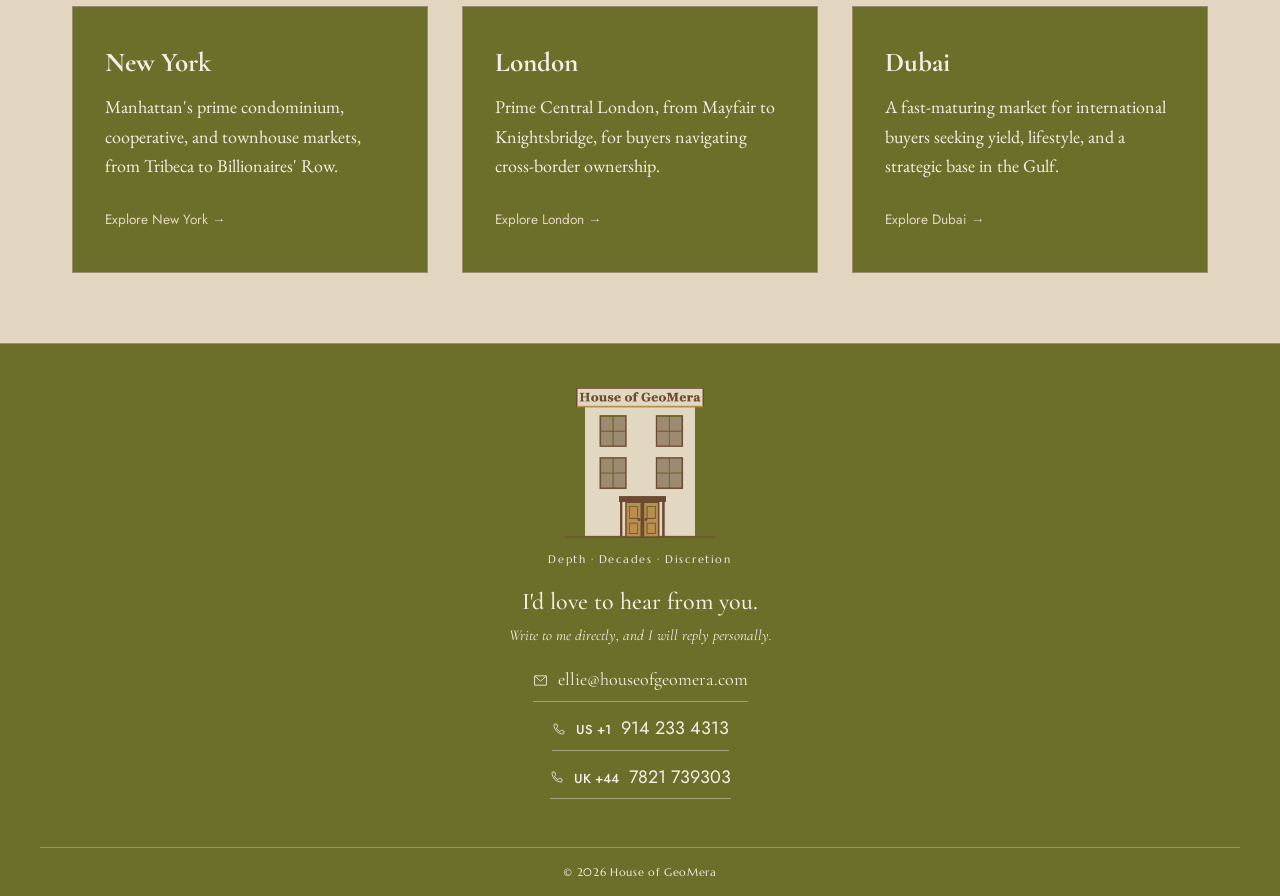
==== commit 208eb7d9: "Rename Market Insights to The Intelligence Brief; add Executive Global Luxury Report content" ====
--- a/index.html
+++ b/index.html
@@ -54,7 +54,7 @@
         </div>
       </div>
       <a href="about.html" class="tab r2c2">About Ellie</a>
-      <a href="market-insights.html" class="tab r2c3">Market Insights</a>
+      <a href="market-insights.html" class="tab r2c3">The Intelligence Brief</a>
       <a href="manhattan-neighborhoods.html" class="tab r2c4">Manhattan</a>
     </div>
   </div>
--- a/css/style.css
+++ b/css/style.css
@@ -395,6 +395,8 @@
 
 .about-portrait { border: 1px solid var(--olive); padding: 10px; background: var(--olive); }
 .about-portrait img { width: 100%; height: auto; aspect-ratio: 4 / 5; object-fit: cover; object-position: top; }
+
+.prose strong, .prose b { color: var(--olive); }
 
 .prose { max-width: 780px; }
 .prose h2 { margin-top: 1.6em; }
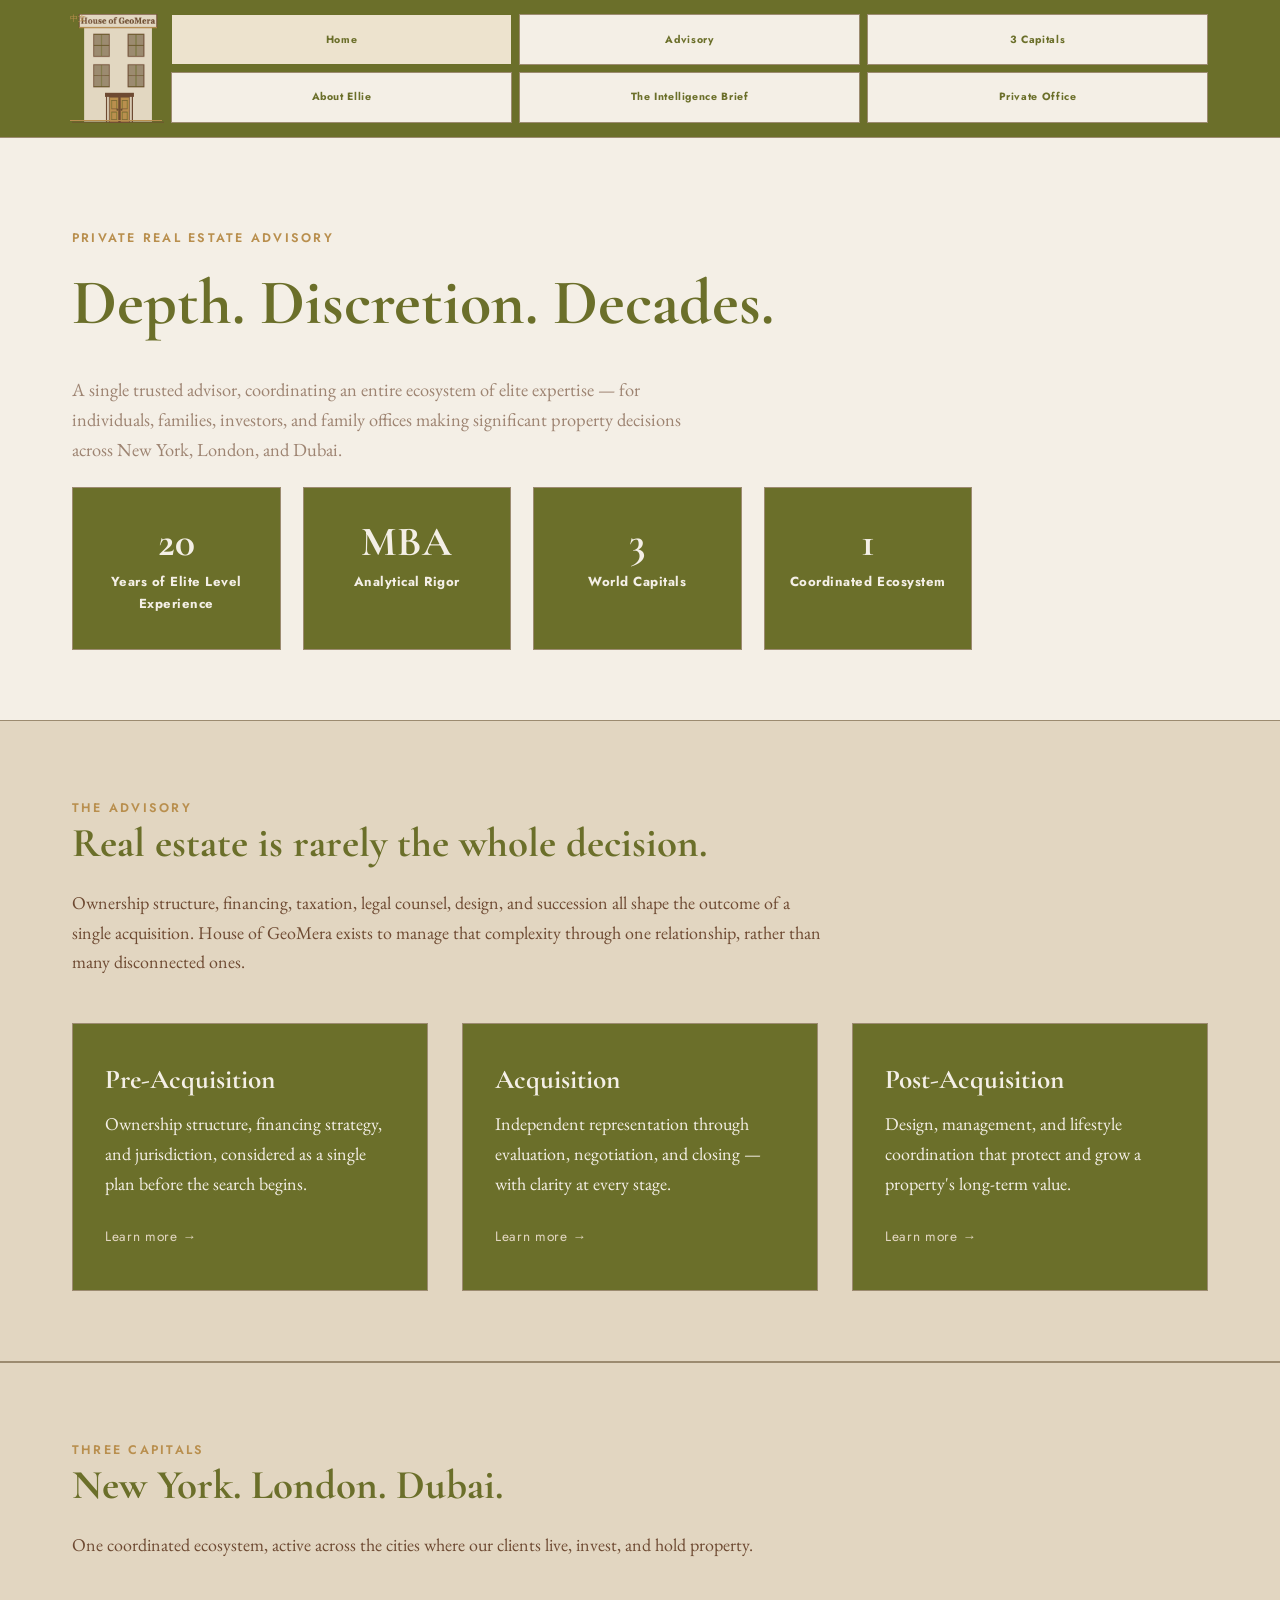
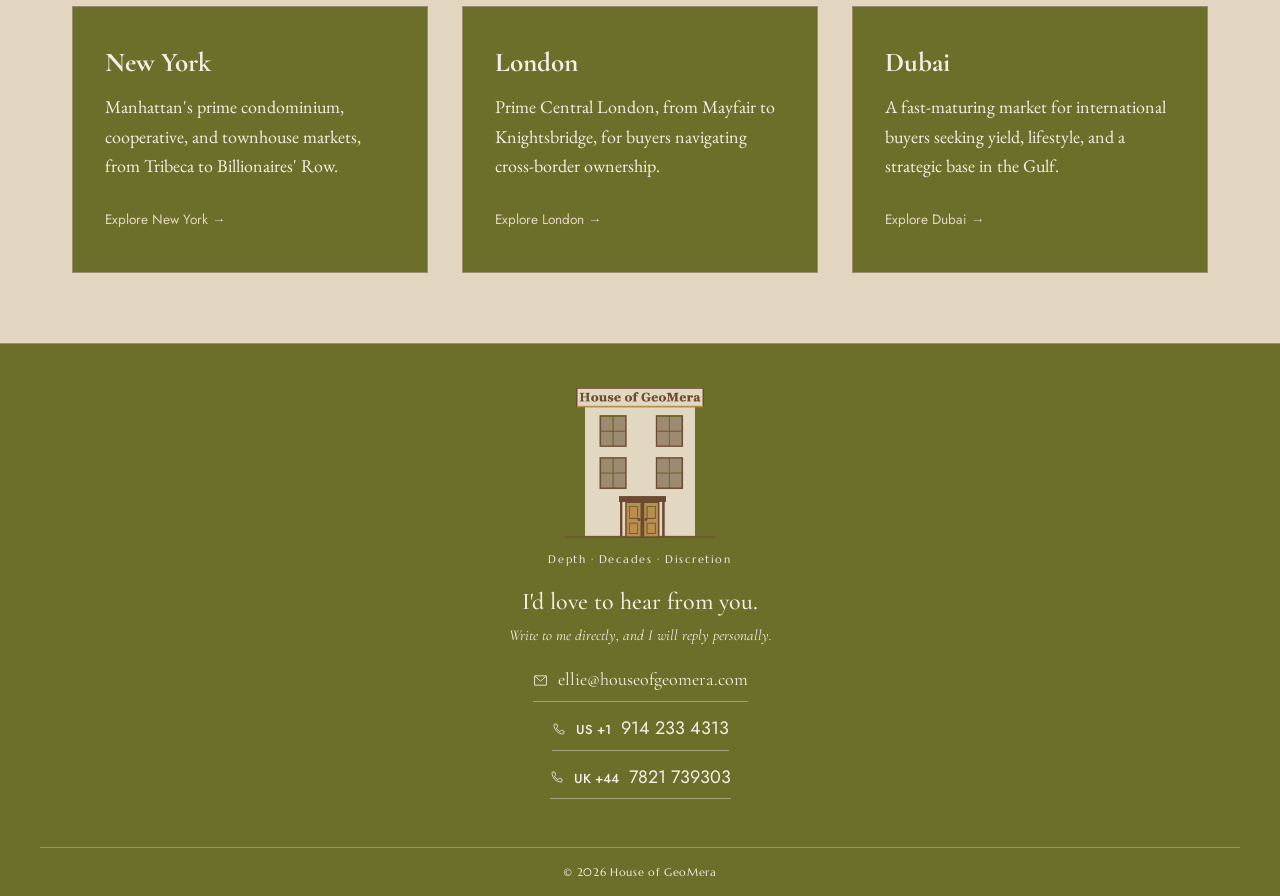
==== commit 98a9c3d3: "Rename Manhattan nav tab to Private Office; replace manhattan-neighborhoods.html content with Privat" ====
--- a/index.html
+++ b/index.html
@@ -54,8 +54,8 @@
         </div>
       </div>
       <a href="about.html" class="tab r2c2">About Ellie</a>
-      <a href="market-insights.html" class="tab r2c3">The Intelligence Brief</a>
-      <a href="manhattan-neighborhoods.html" class="tab r2c4">Manhattan</a>
+      <a href="/luxury-intelligence/global-report-2025-2026/" class="tab r2c3">The Intelligence Brief</a>
+      <a href="manhattan-neighborhoods.html" class="tab r2c4">Private Office</a>
     </div>
   </div>
 </header>
